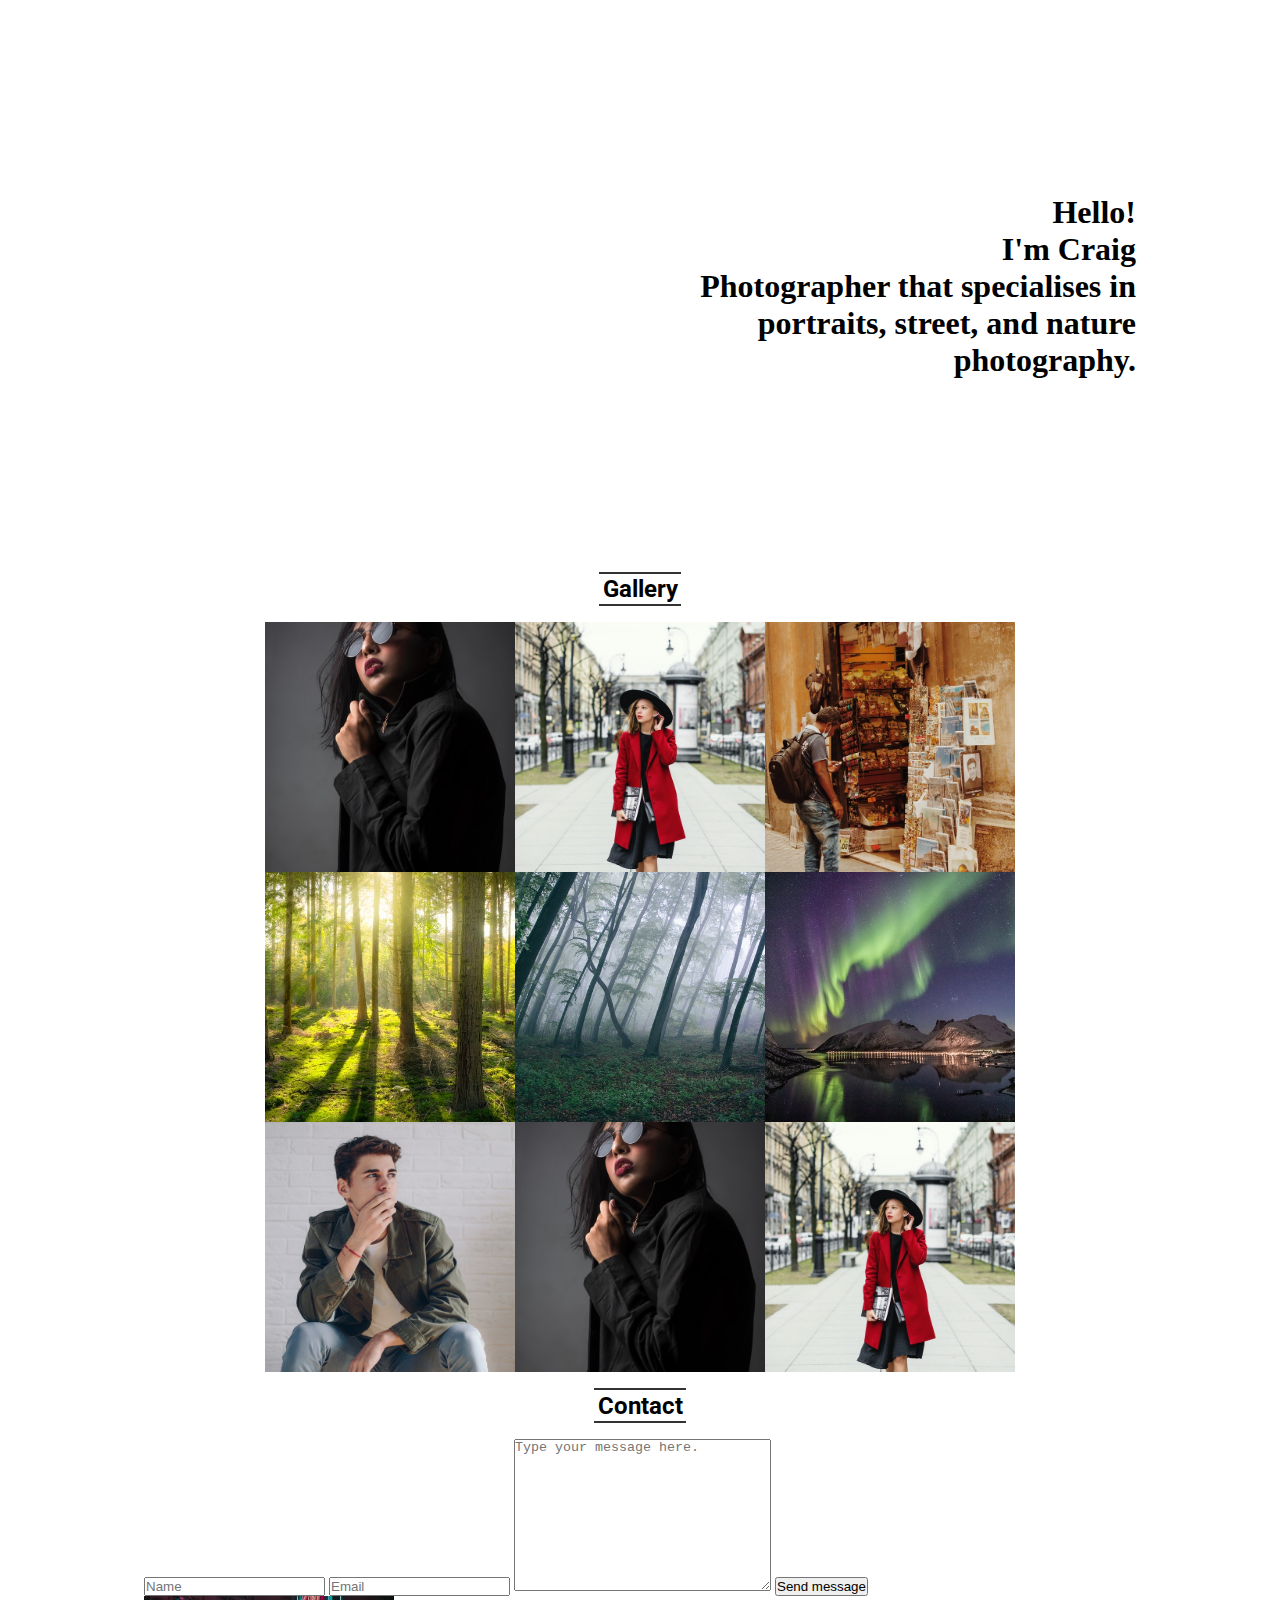
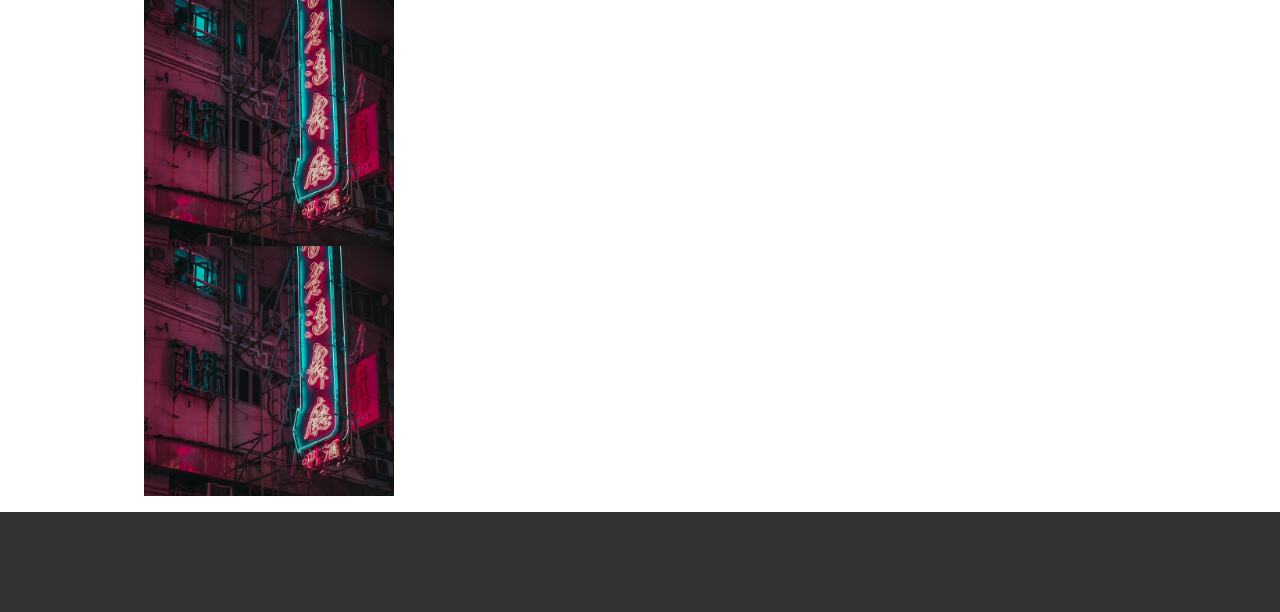
==== Sites/Photographers-portfolio/index.html @ 6fcab3de "Initial Commit - Photographer Portfolio" ====
<!DOCTYPE html>
<html lang="en">
<head>
    <meta charset="UTF-8">
    <meta http-equiv="X-UA-Compatible" content="IE=edge">
    <meta name="viewport" content="width=device-width, initial-scale=1.0">
    <title>Sites | Photographer's portfolio</title>


    <!-- google fonts -->
    <link rel="preconnect" href="https://fonts.googleapis.com">
    <link rel="preconnect" href="https://fonts.gstatic.com" crossorigin>
    <link href="https://fonts.googleapis.com/css2?family=Permanent+Marker&family=Roboto:ital,wght@0,100;0,400;0,700;1,400&display=swap" rel="stylesheet">

    <!-- custom CSS -->
    <link rel="stylesheet" href="./style.css">

</head>
<body>


    <main>

        <section class="header">
            <div class="contianer">
                <div class="headline-img">
                    
                </div>
                <div class="sub-img1"></div>
                <div class="sub-img2"></div>
            </div>
            <div class="headline">
                <h1>
                    Hello! <br>
                    I'm Craig <br>
                    Photographer that specialises in portraits, street, and nature photography. 

                </h1>
            </div>
        </section>

        <section class="gallery">
            <h2>Gallery</h2>
            <div class="container">
                <div class="img img-harsh">
                    <!-- <img src="./assets/pexels-harsh-kushwaha-1689731.jpg" alt=""> -->
                    <div class="text">Photo by HARSH KUSHWAHA from Pexels</div>
                </div>
                <div class="img img-ksenia">
                    <!-- <img src="./assets/pexels-ksenia-chernaya-3951783.jpg" alt=""> -->
                    <div class="text">Photo by Ksenia Chernaya from Pexels</div>
                </div>
                <div class="img img-marina">
                    <!-- <img src="./assets/pexels-marina-gr-9880089.jpg" alt=""> -->
                    <div class="text">Photo by Marina Gr from Pexels</div>
                </div>
                <div class="img img-skitterphoto">
                    <!-- <img src="./assets/pexels-skitterphoto-240040.jpg" alt=""> -->
                    <div class="text">Skitterphoto</div>
                </div>
                <div class="img img-snapwire">
                    <!-- <img src="./assets/pexels-snapwire-6992.jpg" alt=""> -->
                    <div class="text">Snapwire</div>
                </div>
                <div class="img img-tobias">
                    <!-- <img src="./assets/pexels-tobias-bjørkli-2113566.jpg" alt=""> -->
                    <div class="text">Photo by Tobias Bjørkli from Pexels</div>
                </div>
                <div class="img img-martin">
                    <!-- <img src="./assets/pexels-martin-péchy-594610.jpg" alt=""> -->
                    <div class="text">Photo by Martin Péchy from Pexels</div>
                </div>
                <div class="img img-harsh">
                    <!-- <img src="./assets/pexels-harsh-kushwaha-1689731.jpg" alt=""> -->
                    <div class="text">Photo by HARSH KUSHWAHA from Pexels</div>
                </div>
                <div class="img img-ksenia">
                    <!-- <img src="./assets/pexels-ksenia-chernaya-3951783.jpg" alt=""> -->
                    <div class="text">Photo by Ksenia Chernaya from Pexels</div>
                </div>
            </div>
        </section>



        <section class="contact">
            <h2>Contact</h2>

            <div class="container">
                <form>
                    <input type="text" name="name" id="name" placeholder="Name">
                    <input type="email" name="email" id="email" placeholder="Email">
                    <textarea name="message" id="message" cols="30" rows="10" placeholder="Type your message here. "></textarea>
                    <button type="submit">Send message</button>
                </form>
            </div>

            <div class="container">
                <div class="img"></div>
                <div class="img"></div>
            </div>
        </section>
    </main>


    <footer>

    </footer>
    
</body>
</html>
---- Sites/Photographers-portfolio/style.css ----
* {
    padding: 0; 
    margin: 0;
    box-sizing: border-box;
}

/* Generic styling */
body {
    font-family: 'Roboto', sans-serif;
    height:100vh; 
    width: 100%;
    margin:0; 
    overflow-x: hidden; 
    display: grid;
}

main {
    display:grid; 
    grid-template-rows: repeat(3, min(1fr, 500px));
    width: 100%; 
    padding: 1rem;

}

h1 {
    font-family: 'Permanent Marker', cursive;
    text-align: right;
    
}

h2 {
    text-align: center;
    margin: 1rem auto;
    padding: 0.2rem;
    position: relative;
    width: fit-content;
}

h2:before {
    position: absolute;
    content: ""; 
    height: 2px; 
    width: 100%; 
    top: 0;
    left: 0;
    background-color: #333;
}

h2:after {
    position: absolute;
    content: ""; 
    height: 2px; 
    width: 100%; 
    bottom:0;
    left: 0;
    background-color: #333;
}



.header {
    display: grid; 
    grid-template-columns: 1fr 1fr;
}

footer {
    background-color: #333; 
    min-height: max(10vh,100px);
    color: white; 
    margin-top: auto;
    width: 100%; 
}


/* Header section */

/* main image */

.headline-img {
    background: url("./assets/pexels-airam-datoon-3389817.jpg");
    height: 100%; 
    width: 100%; 
    background-position: center;
    background-size: cover;
}



/* Gallery */

.gallery .container {
    /* display: grid; 
    grid-template-columns: repeat(auto-fill,  minmax(200px,1fr));  */
    /* gap: 5px; */

    display: flex; 
    flex-wrap: wrap;
    justify-content: center;
    margin: auto;
}


.img {
    background: url('./assets/pexels-airam-datoon-3389817.jpg'); 
}

.img-harsh {
    background: url("./assets/pexels-harsh-kushwaha-1689731.jpg"); 
}

.img-ksenia {
    background: url("./assets/pexels-ksenia-chernaya-3951783.jpg"); 
}

.img-marina {
    background: url("./assets/pexels-marina-gr-9880089.jpg"); 
}

.img-skitterphoto {
    background: url("./assets/pexels-skitterphoto-240040.jpg"); 
}

.img-snapwire {
    background: url("./assets/pexels-snapwire-6992.jpg");
}

.img-tobias {
    background: url("./assets/pexels-tobias-bjørkli-2113566.jpg"); 
}

.img-martin {
    background: url("./assets/pexels-martin-péchy-594610.jpg"); 
}

.img {
    height: 150px; 
    width: 150px;
    position: relative;
    display: flex;
    justify-content: center;
    cursor: pointer;  
    background-size: cover;
    background-position: center; 
    background-repeat: no-repeat;


}





.img .text {
    position: absolute; 
    opacity: 0; 
    height: 100%; 
    width: 100%; 
    background-color: rgba(0,0,0,0.5);
    color: white; 
    transition: opacity 1s; 
    display: flex; 
    justify-content: center;
    align-items: center;
    text-align: center; 
}


.img:hover .text {
    opacity: 100%; 
}




/* Media queries */

@media screen and (min-width: 48em) {

    main {
        width: 80%;
        margin: 0 auto;
        
        grid-template-rows: 60vh auto;
    }

    .header {
        align-items: center; 
    }

    .img {
        height: 250px; 
        width: 250px; 
    }
}
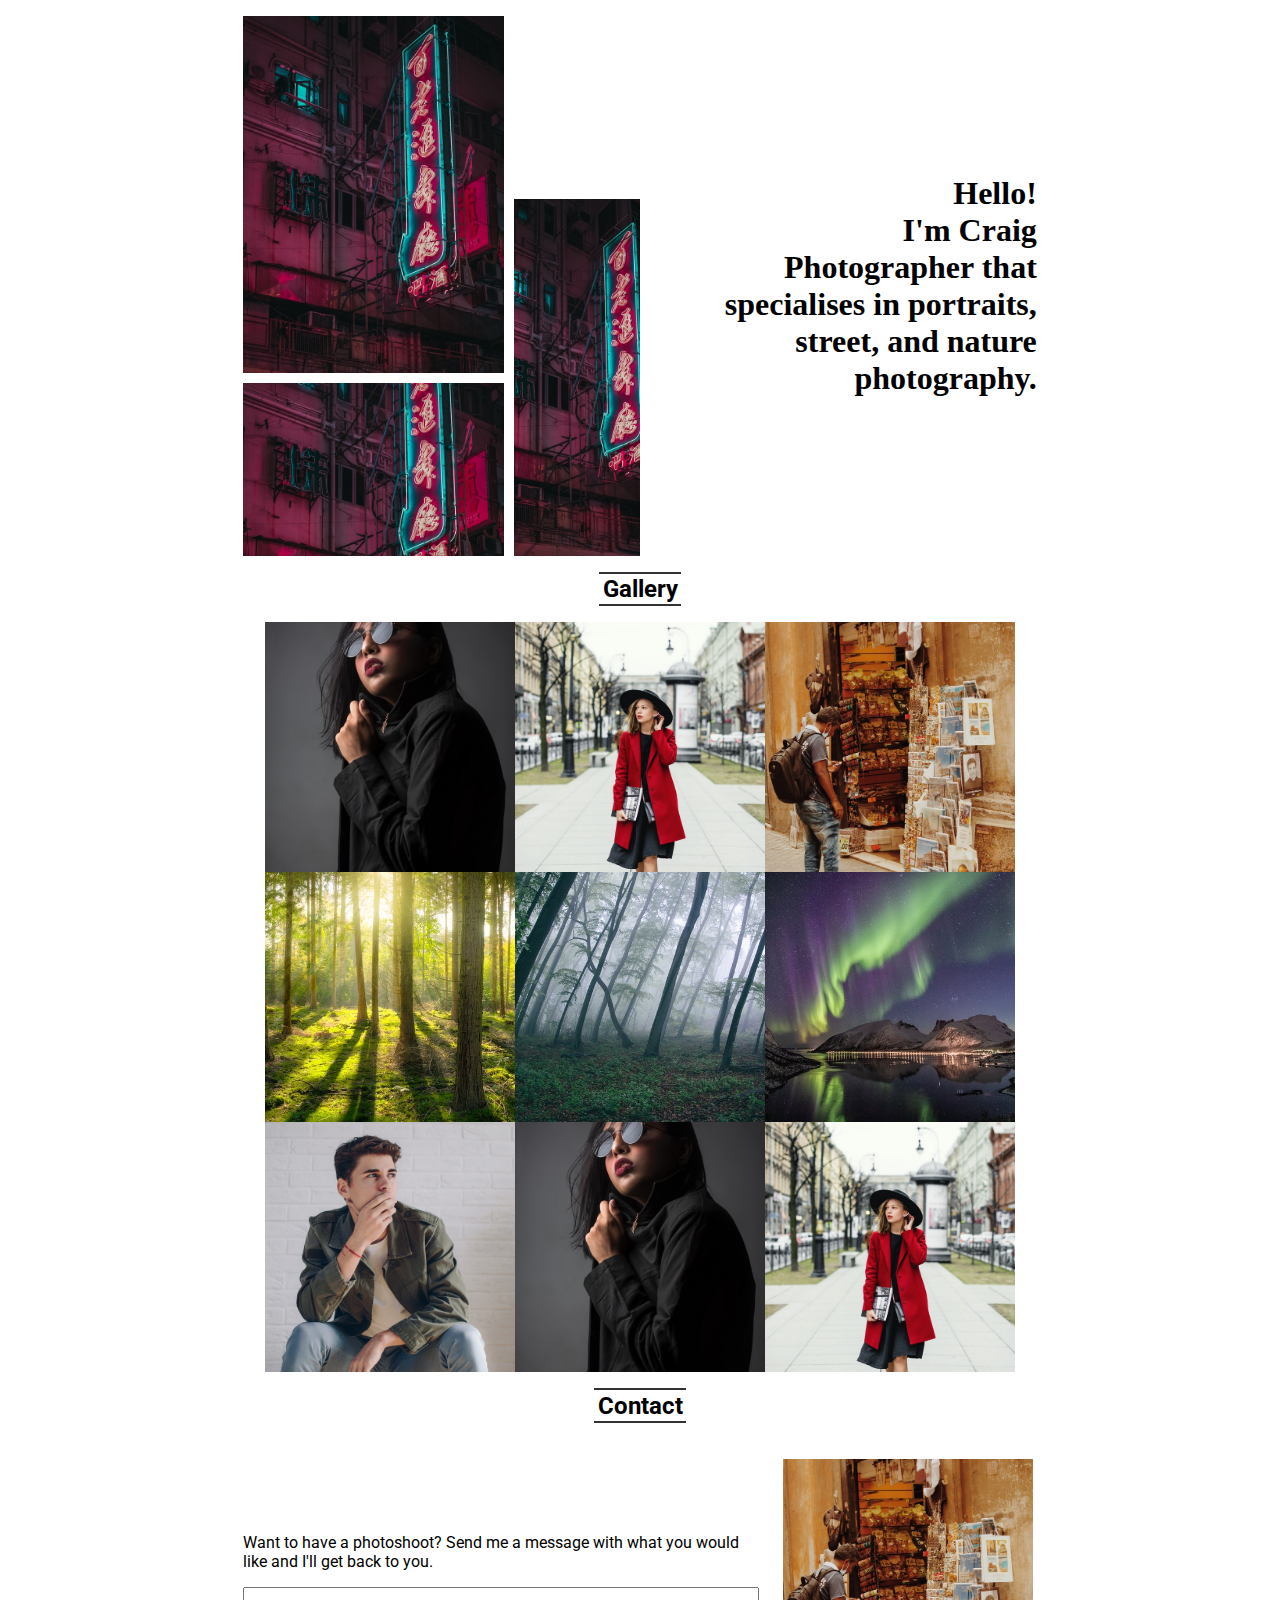
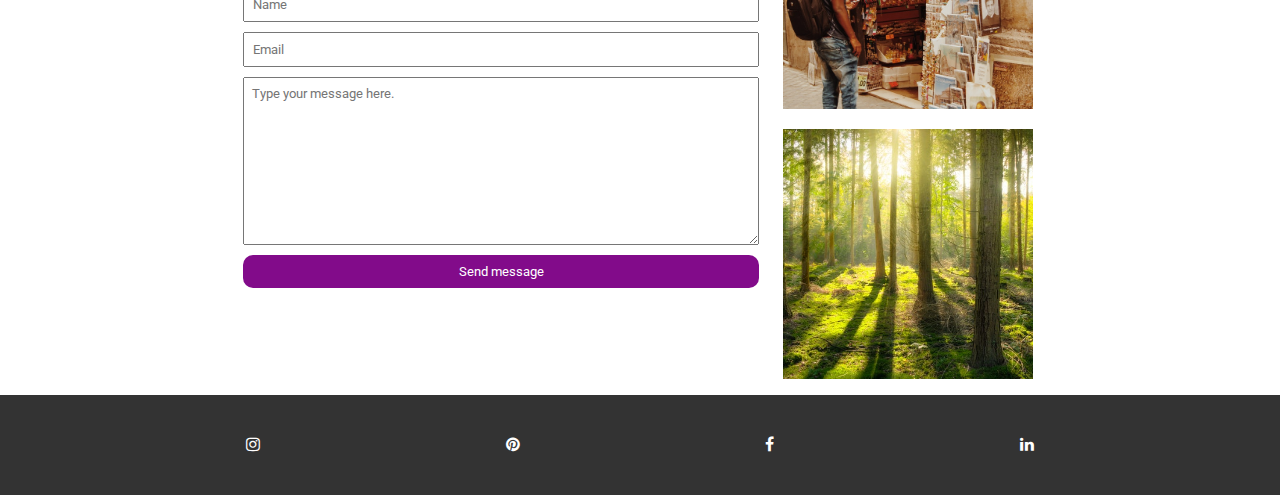
==== commit 38ac6472: "Update index and styles for portfolio - media queries and form layout" ====
--- a/Sites/Photographers-portfolio/index.html
+++ b/Sites/Photographers-portfolio/index.html
@@ -12,6 +12,9 @@
     <link rel="preconnect" href="https://fonts.gstatic.com" crossorigin>
     <link href="https://fonts.googleapis.com/css2?family=Permanent+Marker&family=Roboto:ital,wght@0,100;0,400;0,700;1,400&display=swap" rel="stylesheet">
 
+    <!-- font awesome -->
+    <link rel="stylesheet" href="https://cdnjs.cloudflare.com/ajax/libs/font-awesome/4.7.0/css/font-awesome.min.css">
+
     <!-- custom CSS -->
     <link rel="stylesheet" href="./style.css">
 
@@ -22,12 +25,16 @@
     <main>
 
         <section class="header">
-            <div class="contianer">
-                <div class="headline-img">
-                    
+            <div class="container">
+                <div class="headline-img img">
+                    <div class="text">Photo by airam-datoon from Pexels</div>
                 </div>
-                <div class="sub-img1"></div>
-                <div class="sub-img2"></div>
+                <div class="sub-img1 hidden img">
+                    <div class="text">Photo by HARSH KUSHWAHA from Pexels</div>
+                </div>
+                <div class="sub-img2 hidden img">
+                    <div class="text">Photo by HARSH KUSHWAHA from Pexels</div>
+                </div>
             </div>
             <div class="headline">
                 <h1>
@@ -85,10 +92,11 @@
 
         <section class="contact">
             <h2>Contact</h2>
-
-            <div class="container">
-                <form>
-                    <input type="text" name="name" id="name" placeholder="Name">
+            <div class="container-form">
+                <p>Want to have a photoshoot? Send me a message with what you would like and I'll get back to you. </p>
+            
+                <form autocomplete="off">
+                    <input type="text" name="name" id="name" placeholder="Name" autocomplete="name">
                     <input type="email" name="email" id="email" placeholder="Email">
                     <textarea name="message" id="message" cols="30" rows="10" placeholder="Type your message here. "></textarea>
                     <button type="submit">Send message</button>
@@ -96,14 +104,26 @@
             </div>
 
             <div class="container">
-                <div class="img"></div>
-                <div class="img"></div>
+                <div class="img img-marina">
+                    <!-- <img src="./assets/pexels-marina-gr-9880089.jpg" alt=""> -->
+                    <div class="text">Photo by Marina Gr from Pexels</div>
+                </div>
+                <div class="img img-skitterphoto">
+                    <!-- <img src="./assets/pexels-skitterphoto-240040.jpg" alt=""> -->
+                    <div class="text">Skitterphoto</div>
+                </div>
             </div>
         </section>
     </main>
 
 
-    <footer>
+    <footer>    
+        <ul>
+            <li><i class="fa fa-instagram"></i></li>
+            <li><i class="fa fa-pinterest"></i></li>
+            <li><i class="fa fa-facebook"></i></li>
+            <li><i class="fa fa-linkedin"></i></li>
+        </ul>
 
     </footer>
     
--- a/Sites/Photographers-portfolio/style.css
+++ b/Sites/Photographers-portfolio/style.css
@@ -33,6 +33,7 @@
     margin: 1rem auto;
     padding: 0.2rem;
     position: relative;
+    width: -moz-fit-content;
     width: fit-content;
 }
 
@@ -56,6 +57,44 @@
     background-color: #333;
 }
 
+li {
+    list-style: none;
+    cursor: pointer;
+}
+
+li:hover {
+    color: #EEEEEE;
+}
+
+form {
+    margin: 1rem 0;
+    display: grid; 
+    gap: 10px; 
+}
+
+form > * {
+    padding: 0.5rem;
+    font-family: inherit; 
+}
+
+input:focus, textarea:focus {
+    outline: 1px solid #820B8A;
+}
+
+button { 
+    background-color: #820B8A; 
+    border: 1px solid transparent; 
+    border-radius: 10px; 
+    color: white; 
+    font-family: inherit;
+
+}
+
+
+button:hover, 
+button:focus {
+    background-color: #04080F; 
+}
 
 
 .header {
@@ -63,25 +102,42 @@
     grid-template-columns: 1fr 1fr;
 }
 
+
+div .hidden { 
+    display: none;
+}
+
+/* footer */
+
 footer {
     background-color: #333; 
-    min-height: max(10vh,100px);
+    height: max(10vh,100px);
     color: white; 
     margin-top: auto;
     width: 100%; 
 }
 
+footer ul {
+    height: 100%; 
+    display: flex; 
+    justify-content: space-evenly;
+    align-items: center;
+}
+
+
 
 /* Header section */
 
 /* main image */
 
-.headline-img {
+div .headline-img {
     background: url("./assets/pexels-airam-datoon-3389817.jpg");
     height: 100%; 
     width: 100%; 
-    background-position: center;
+    
     background-size: cover;
+    background-position: center; 
+    background-repeat: no-repeat;
 }
 
 
@@ -152,7 +208,9 @@
 
 .img .text {
     position: absolute; 
-    opacity: 0; 
+    opacity: 0; /* Standard compliant browsers */
+   -moz-opacity: 0; /* Firefox and Mozilla browsers */
+   -webkit-opacity: 0; /* WebKit browser e.g. Safari */
     height: 100%; 
     width: 100%; 
     background-color: rgba(0,0,0,0.5);
@@ -166,11 +224,19 @@
 
 
 .img:hover .text {
-    opacity: 100%; 
-}
-
-
-
+    opacity: 1; /* Standard compliant browsers */
+   -moz-opacity: 1; /* Firefox and Mozilla browsers */
+   -webkit-opacity: 1; /* WebKit browser e.g. Safari */
+}
+
+
+/* contact section */
+
+.contact .container { 
+    display: grid; 
+    gap: 20px;
+    justify-content: center;
+}
 
 /* Media queries */
 
@@ -179,16 +245,69 @@
     main {
         width: 80%;
         margin: 0 auto;
-        
         grid-template-rows: 60vh auto;
-    }
-
-    .header {
-        align-items: center; 
     }
 
     .img {
         height: 250px; 
         width: 250px; 
     }
+
+    .header {
+        align-items: center; 
+        width: 80%;
+        margin: 0 auto;
+    }
+
+
+    .header .container {
+        height: 60vh; 
+        display: grid; 
+        grid-template-columns: repeat(3,1fr);
+        grid-template-rows: repeat(3,1fr); 
+        grid-template-areas: "main-img main-img ."
+            "main-img main-img sub-img1"
+            "sub-img2 sub-img2 sub-img1"
+        ;  
+        gap: 10px;
+
+    }
+
+    .headline-img {
+        grid-area: main-img; 
+    }
+
+    .sub-img1 {
+        grid-area: sub-img1; 
+        height: 100%; 
+        width: 100%;
+    }
+    .sub-img2 {
+        grid-area: sub-img2; 
+        height: 100%; 
+        width: 100%;
+    }
+
+    div .hidden { 
+        display: block;
+    }
+
+   
+
+
+    .contact { 
+        width: 80%; 
+        margin: 0 auto;
+        display: grid; 
+        grid-template-columns: 1fr 0.5fr;
+        grid-template-areas: "header header" 
+            "form images"; 
+
+        align-items: center;
+        gap: 20px;
+    }
+
+    .contact h2 {
+        grid-area: header; 
+    }
 }